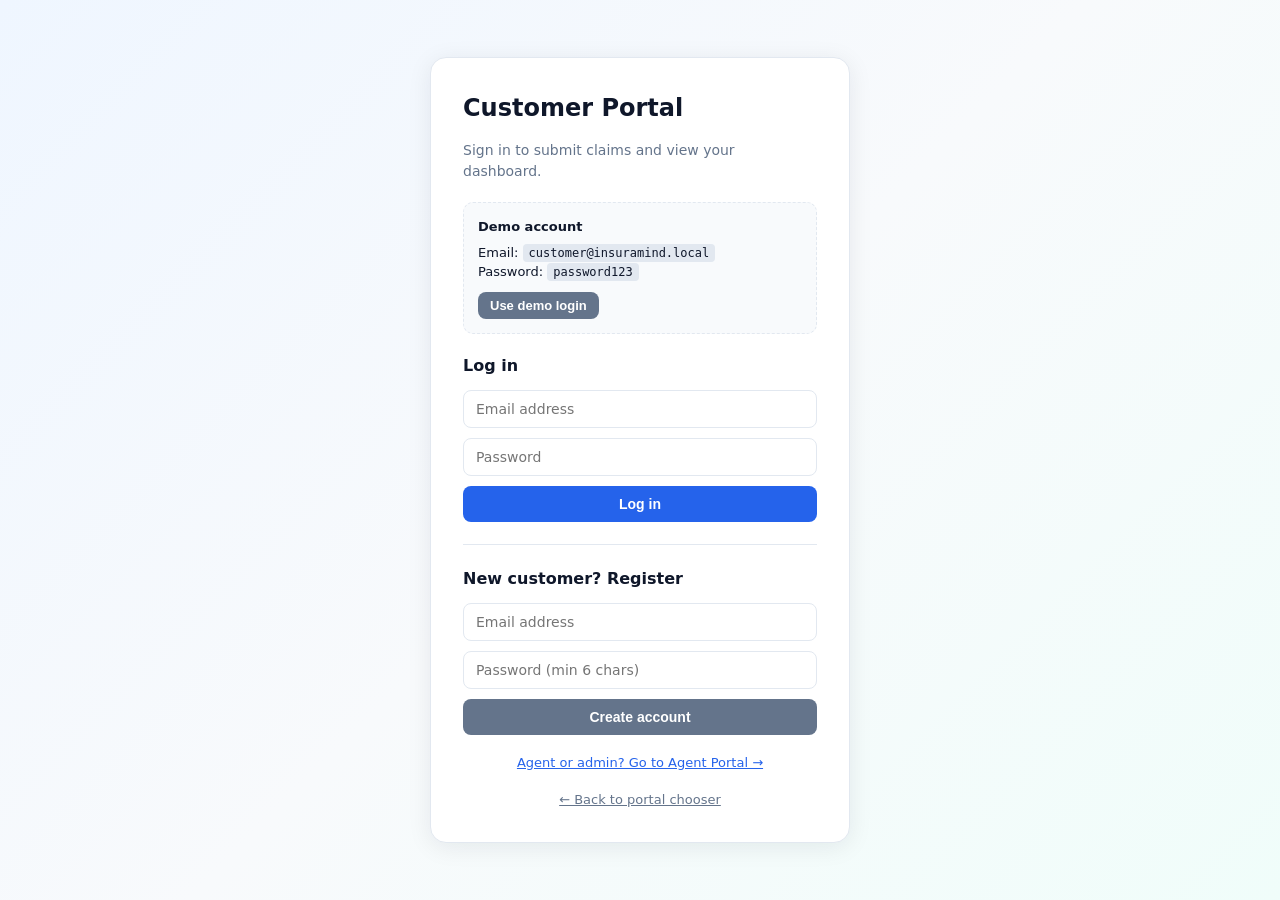
==== frontend/customer/index.html @ e440d272 "feat: initial release of Agentic Insurance Platform" ====
<!DOCTYPE html>
<html lang="en">
<head>
  <meta charset="UTF-8" />
  <meta name="viewport" content="width=device-width, initial-scale=1.0" />
  <title>Customer Portal - InsuraMind AI</title>
  <link rel="stylesheet" href="../assets/css/style.css?v=4" />
</head>
<body data-login-redirect="../pages/dashboard.html" data-register-redirect="../pages/dashboard.html" data-allowed-roles="customer" data-register-enabled="true">
  <div class="auth-wrap">
    <div class="auth-card">
      <h2>Customer Portal</h2>
      <p class="subtitle">Sign in to submit claims and view your dashboard.</p>

      <div class="demo-box">
        <strong>Demo account</strong>
        Email: <code>customer@insuramind.local</code><br />
        Password: <code>password123</code><br />
        <button type="button" class="small secondary" style="margin-top:10px;" onclick="fillDemoCredentials('customer@insuramind.local', 'password123')">Use demo login</button>
      </div>

      <div id="auth-error" class="error"></div>

      <h3 style="font-size:16px; margin-bottom:12px;">Log in</h3>
      <form onsubmit="handleLogin(event)">
        <input id="login-email" type="email" placeholder="Email address" required />
        <input id="login-password" type="password" placeholder="Password" required />
        <button type="submit" style="width:100%;">Log in</button>
      </form>

      <hr class="auth-divider" />

      <h3 style="font-size:16px; margin-bottom:12px;">New customer? Register</h3>
      <form onsubmit="handleRegister(event)">
        <input id="register-email" type="email" placeholder="Email address" required />
        <input id="register-password" type="password" placeholder="Password (min 6 chars)" required minlength="6" />
        <button type="submit" class="secondary" style="width:100%;">Create account</button>
      </form>

      <a class="portal-link" href="../agent/index.html">Agent or admin? Go to Agent Portal →</a>
      <a class="portal-link muted" href="../index.html">← Back to portal chooser</a>
    </div>
  </div>

  <script src="../assets/js/state.js?v=4"></script>
  <script src="../assets/js/api.js?v=4"></script>
  <script src="../assets/js/auth.js?v=4"></script>
</body>
</html>
---- frontend/assets/css/style.css ----
:root {
  --primary: #2563eb;
  --primary-dark: #1d4ed8;
  --agent: #0f766e;
  --agent-dark: #0d9488;
  --bg: #f1f5f9;
  --card: #ffffff;
  --border: #e2e8f0;
  --text: #0f172a;
  --muted: #64748b;
  --danger: #dc2626;
  --success: #16a34a;
  --warning: #d97706;
  --shadow: 0 4px 24px rgba(15, 23, 42, 0.08);
  --radius: 12px;
}

* { box-sizing: border-box; }

body {
  margin: 0;
  font-family: "Segoe UI", system-ui, -apple-system, sans-serif;
  background: var(--bg);
  color: var(--text);
  line-height: 1.5;
}

body.portal-agent { --primary: var(--agent); --primary-dark: var(--agent-dark); }

a { color: var(--primary); }

header {
  background: var(--card);
  border-bottom: 1px solid var(--border);
  padding: 0 24px;
  height: 60px;
  display: flex;
  justify-content: space-between;
  align-items: center;
  box-shadow: 0 1px 3px rgba(15, 23, 42, 0.04);
}

header .brand {
  display: flex;
  align-items: center;
  gap: 10px;
  font-weight: 700;
  font-size: 17px;
}

header .brand .tag {
  font-size: 11px;
  font-weight: 600;
  padding: 3px 8px;
  border-radius: 999px;
  background: #dbeafe;
  color: var(--primary);
  text-transform: uppercase;
  letter-spacing: 0.04em;
}

body.portal-agent header .brand .tag {
  background: #ccfbf1;
  color: var(--agent);
}

header nav a {
  margin-left: 6px;
  padding: 8px 12px;
  text-decoration: none;
  color: var(--muted);
  font-size: 14px;
  border-radius: 8px;
  transition: background 0.15s, color 0.15s;
}

header nav a:hover { background: #f8fafc; color: var(--text); }
header nav a.active { background: #eff6ff; color: var(--primary); font-weight: 600; }
body.portal-agent header nav a.active { background: #f0fdfa; color: var(--agent); }

main { max-width: 1024px; margin: 28px auto; padding: 0 20px 40px; }

.page-title { margin: 0 0 6px; font-size: 26px; }
.page-subtitle { margin: 0 0 24px; color: var(--muted); }

.card {
  background: var(--card);
  border: 1px solid var(--border);
  border-radius: var(--radius);
  padding: 22px;
  margin-bottom: 18px;
  box-shadow: var(--shadow);
}

.card h3 { margin-top: 0; }

.stat-row { display: flex; gap: 14px; flex-wrap: wrap; margin-bottom: 20px; }
.stat-box { flex: 1; min-width: 150px; }
.stat-box .label { font-size: 12px; color: var(--muted); text-transform: uppercase; letter-spacing: 0.04em; }
.stat-box .value { font-size: 24px; font-weight: 700; margin-top: 4px; }

input, select, textarea {
  width: 100%;
  padding: 10px 12px;
  margin-bottom: 10px;
  border: 1px solid var(--border);
  border-radius: 8px;
  font-family: inherit;
  font-size: 14px;
  background: #fff;
}

input:focus, select:focus, textarea:focus {
  outline: none;
  border-color: var(--primary);
  box-shadow: 0 0 0 3px rgba(37, 99, 235, 0.12);
}

textarea { min-height: 90px; resize: vertical; }

button {
  background: var(--primary);
  color: white;
  border: none;
  border-radius: 8px;
  padding: 10px 16px;
  cursor: pointer;
  font-size: 14px;
  font-weight: 600;
  transition: background 0.15s;
}

button:hover { background: var(--primary-dark); }
button.secondary { background: #64748b; }
button.secondary:hover { background: #475569; }
button.danger { background: var(--danger); }
button.danger:hover { background: #b91c1c; }
button.success { background: var(--success); }
button.success:hover { background: #15803d; }
button.small { padding: 6px 12px; font-size: 13px; }
button:disabled { opacity: 0.55; cursor: not-allowed; }

.btn-row { display: flex; gap: 8px; flex-wrap: wrap; margin-top: 8px; }

.badge {
  display: inline-block;
  padding: 3px 10px;
  border-radius: 999px;
  font-size: 12px;
  font-weight: 600;
  text-transform: capitalize;
}
.badge.submitted { background: #dbeafe; color: #1d4ed8; }
.badge.approved { background: #dcfce7; color: #15803d; }
.badge.rejected { background: #fee2e2; color: #b91c1c; }
.badge.pending { background: #fef3c7; color: #b45309; }

.error { color: var(--danger); font-size: 13px; margin-bottom: 8px; }
.success-msg { color: var(--success); font-size: 13px; }
.muted { color: var(--muted); font-size: 13px; }

/* Login / portal pages */
.auth-wrap {
  min-height: 100vh;
  display: flex;
  align-items: center;
  justify-content: center;
  padding: 24px;
  background: linear-gradient(135deg, #eff6ff 0%, #f8fafc 50%, #f0fdfa 100%);
}

body.portal-agent .auth-wrap {
  background: linear-gradient(135deg, #f0fdfa 0%, #f8fafc 50%, #ecfdf5 100%);
}

.auth-card {
  width: 100%;
  max-width: 420px;
  background: var(--card);
  border: 1px solid var(--border);
  border-radius: 16px;
  padding: 32px;
  box-shadow: var(--shadow);
}

.auth-card h1, .auth-card h2 { margin: 0 0 6px; font-size: 24px; }
.auth-card .subtitle { color: var(--muted); margin-bottom: 20px; font-size: 14px; }

.demo-box {
  background: #f8fafc;
  border: 1px dashed var(--border);
  border-radius: 10px;
  padding: 14px;
  margin-bottom: 20px;
  font-size: 13px;
}

.demo-box strong { display: block; margin-bottom: 6px; color: var(--text); }
.demo-box code {
  background: #e2e8f0;
  padding: 2px 6px;
  border-radius: 4px;
  font-size: 12px;
}

.auth-divider {
  border: none;
  border-top: 1px solid var(--border);
  margin: 22px 0;
}

.portal-link {
  display: block;
  text-align: center;
  margin-top: 18px;
  font-size: 13px;
}

.portal-grid {
  display: grid;
  grid-template-columns: repeat(auto-fit, minmax(260px, 1fr));
  gap: 20px;
  margin-top: 28px;
}

.portal-tile {
  text-decoration: none;
  color: inherit;
  background: var(--card);
  border: 1px solid var(--border);
  border-radius: 16px;
  padding: 28px 24px;
  box-shadow: var(--shadow);
  transition: transform 0.15s, box-shadow 0.15s;
}

.portal-tile:hover {
  transform: translateY(-2px);
  box-shadow: 0 8px 32px rgba(15, 23, 42, 0.12);
}

.portal-tile .icon { font-size: 32px; margin-bottom: 12px; }
.portal-tile h3 { margin: 0 0 8px; }
.portal-tile p { margin: 0; color: var(--muted); font-size: 14px; }

/* Tables */
.data-table { width: 100%; border-collapse: collapse; font-size: 14px; }
.data-table th, .data-table td {
  text-align: left;
  padding: 12px 10px;
  border-bottom: 1px solid var(--border);
}
.data-table th { color: var(--muted); font-weight: 600; font-size: 12px; text-transform: uppercase; }
.data-table tr:last-child td { border-bottom: none; }
.data-table code { font-size: 11px; background: #f1f5f9; padding: 2px 6px; border-radius: 4px; }

/* Claim cards */
.claim-card-header {
  display: flex;
  justify-content: space-between;
  align-items: flex-start;
  gap: 12px;
  flex-wrap: wrap;
}

.claim-meta { display: grid; grid-template-columns: repeat(auto-fit, minmax(140px, 1fr)); gap: 8px; margin: 12px 0; }
.claim-meta div { font-size: 13px; }
.claim-meta .label { color: var(--muted); font-size: 11px; text-transform: uppercase; }

.analysis-box {
  background: #f8fafc;
  border-radius: 8px;
  padding: 12px;
  margin-top: 10px;
  font-size: 13px;
  white-space: pre-wrap;
}

.empty-state {
  text-align: center;
  padding: 40px 20px;
  color: var(--muted);
}

.copilot-answer {
  min-height: 80px;
  white-space: pre-wrap;
  line-height: 1.6;
}
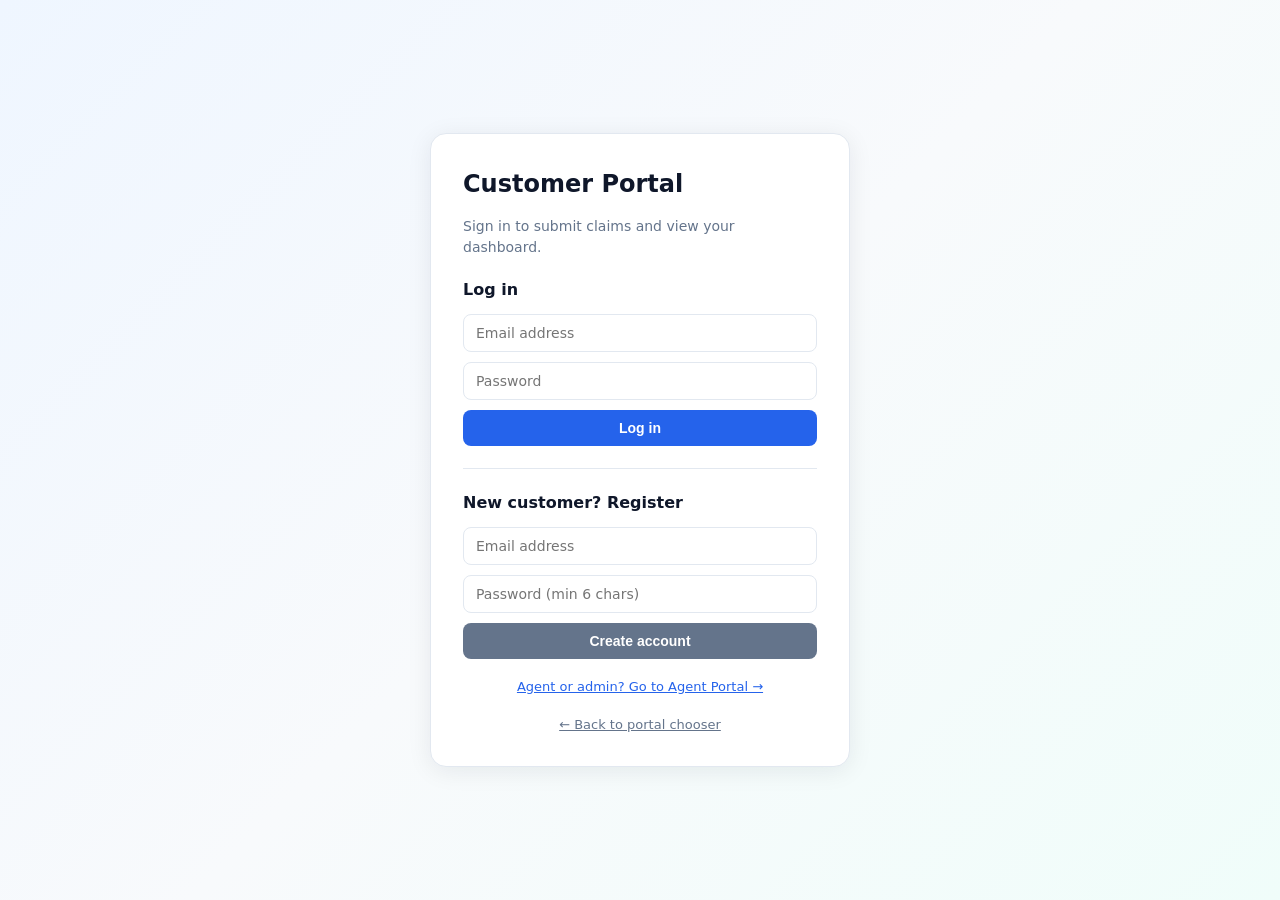
==== commit 93e2daa1: "Production deployment setup with Nginx, Docker, and Ollama initialization" ====
--- a/frontend/customer/index.html
+++ b/frontend/customer/index.html
@@ -12,12 +12,6 @@
       <h2>Customer Portal</h2>
       <p class="subtitle">Sign in to submit claims and view your dashboard.</p>
 
-      <div class="demo-box">
-        <strong>Demo account</strong>
-        Email: <code>customer@insuramind.local</code><br />
-        Password: <code>password123</code><br />
-        <button type="button" class="small secondary" style="margin-top:10px;" onclick="fillDemoCredentials('customer@insuramind.local', 'password123')">Use demo login</button>
-      </div>
 
       <div id="auth-error" class="error"></div>
 
